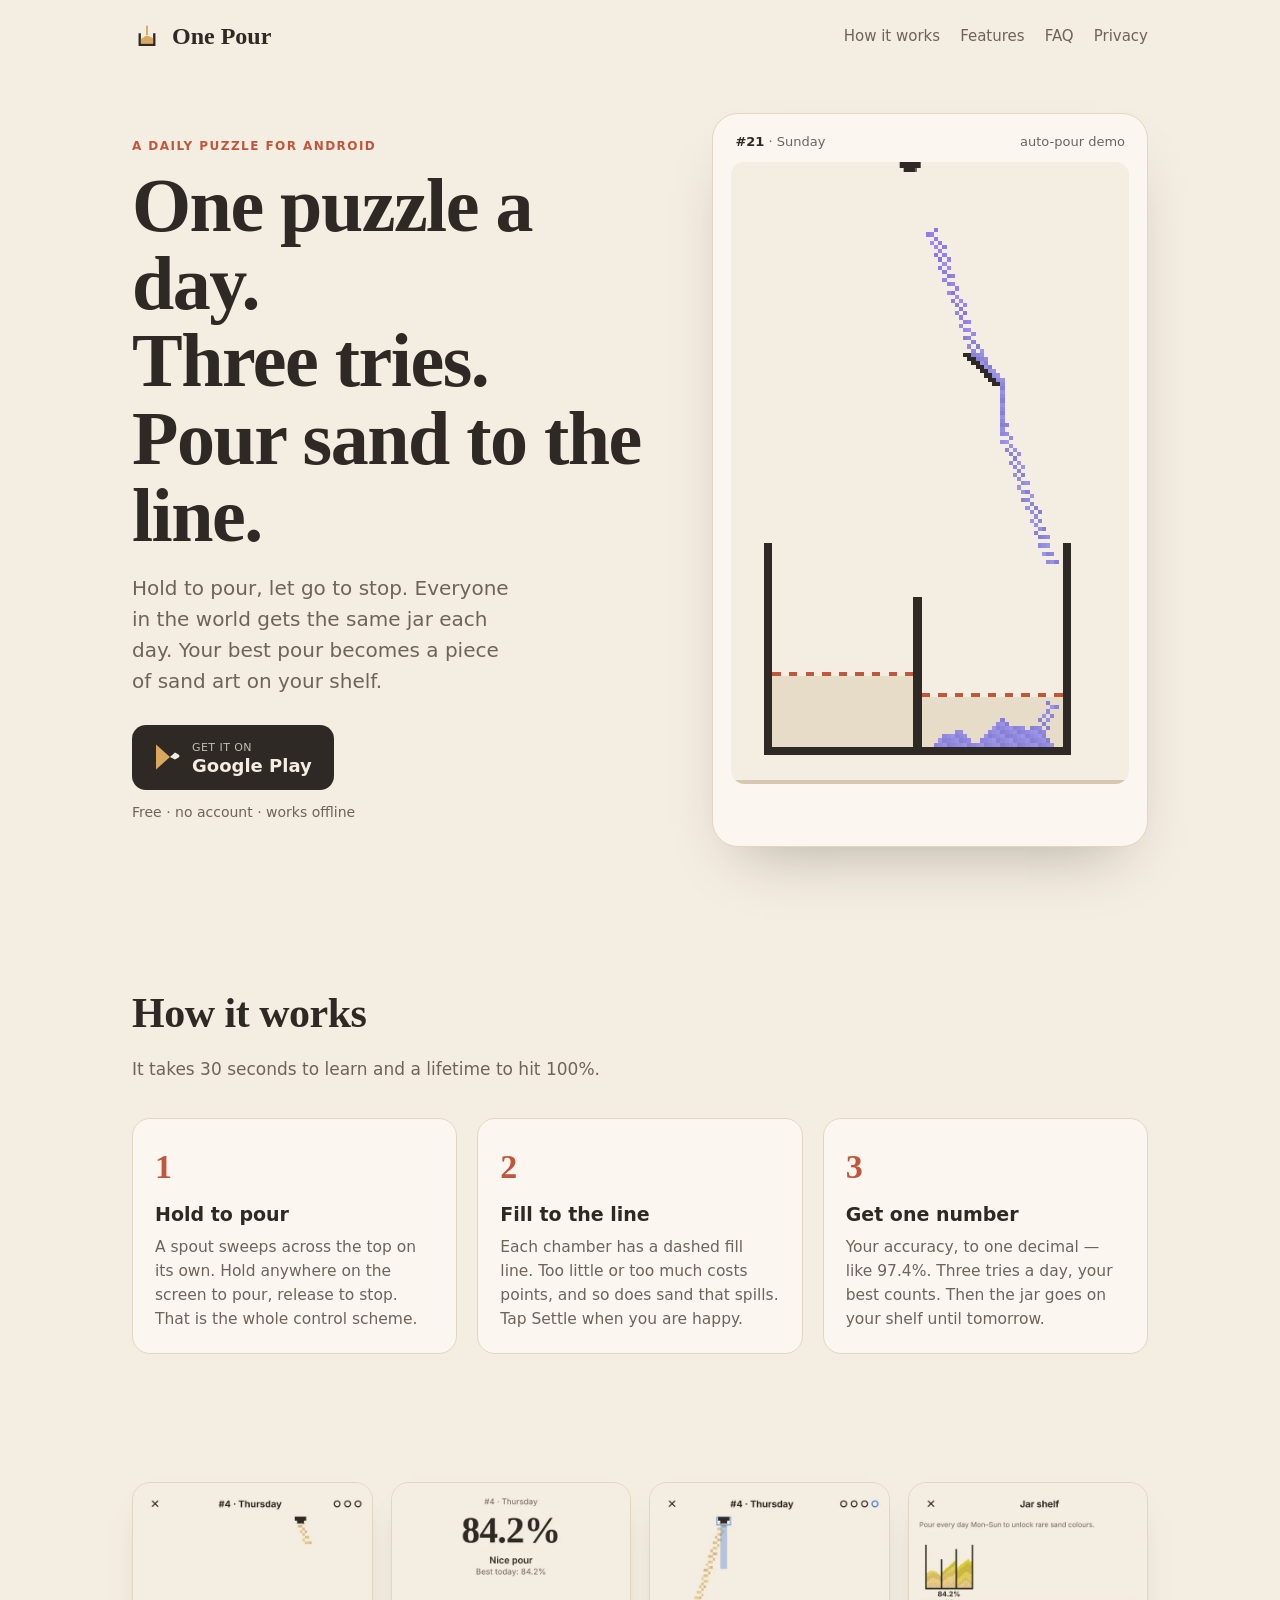
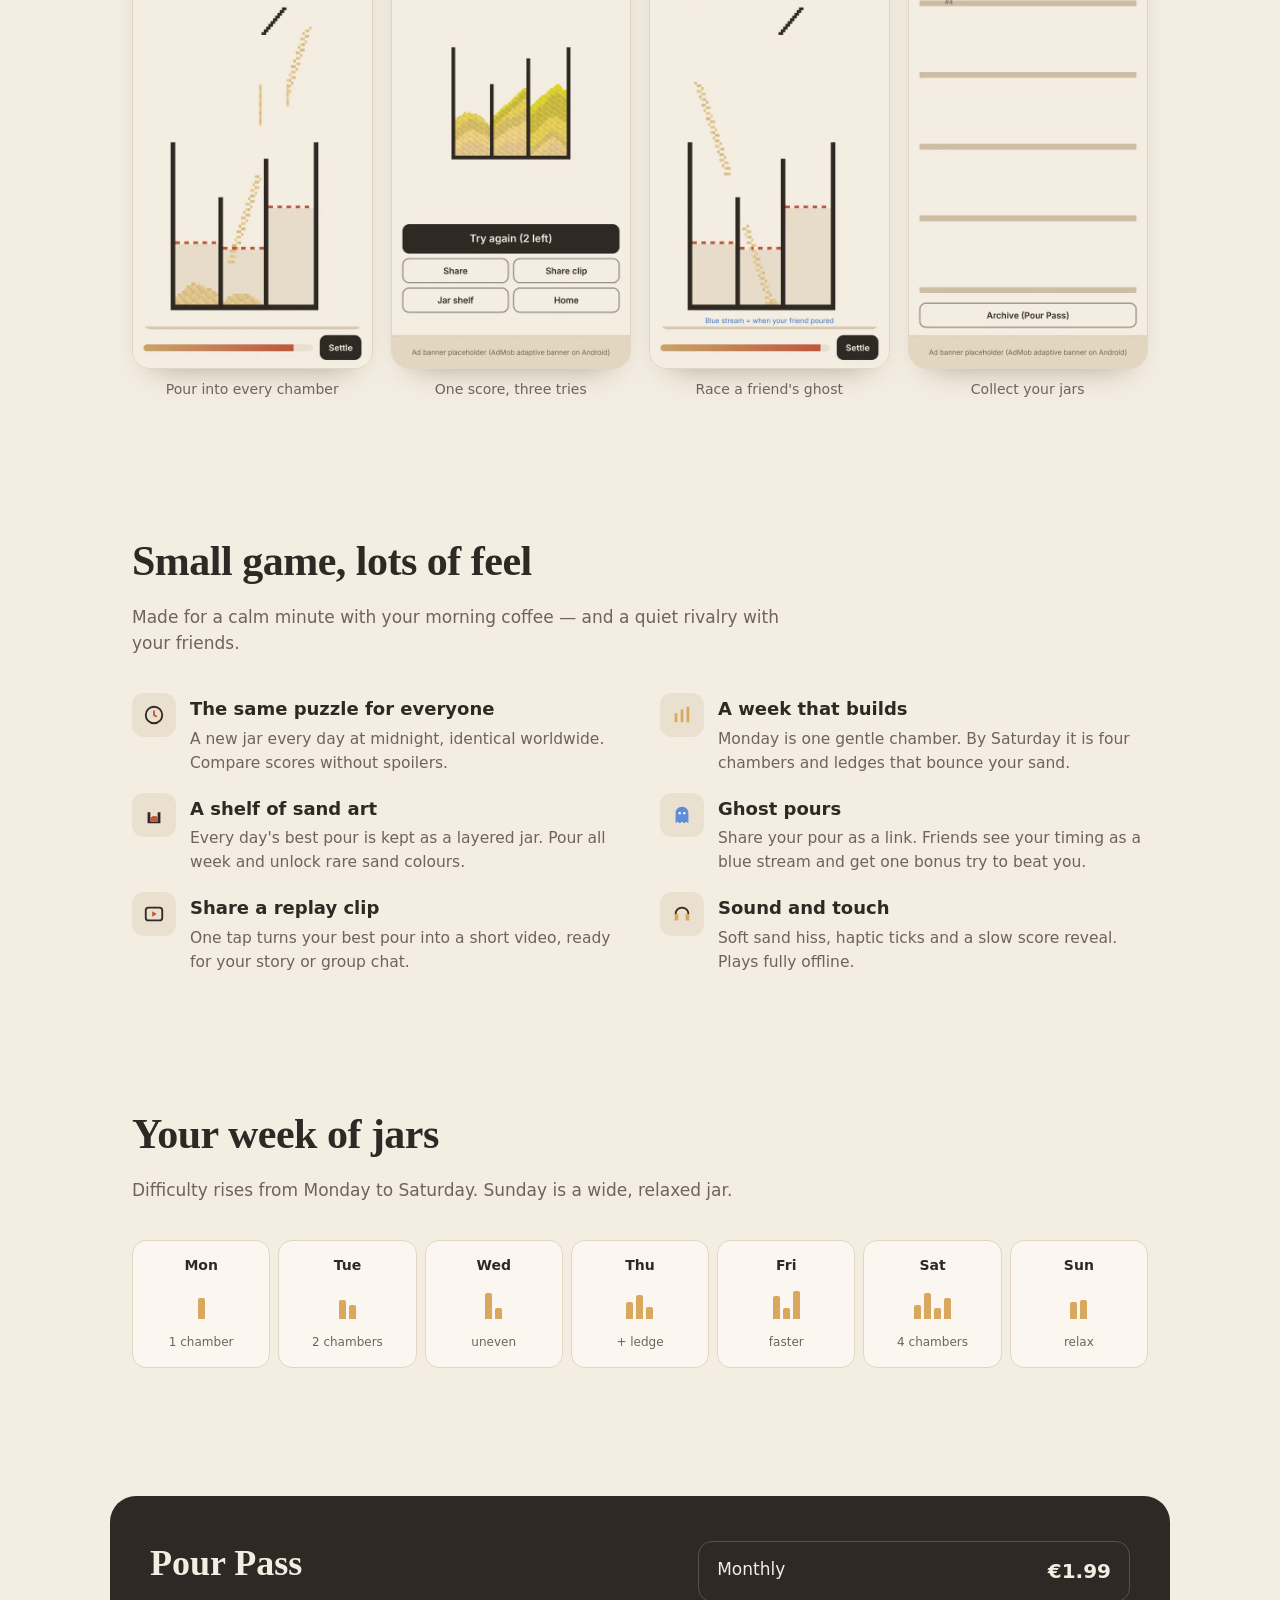
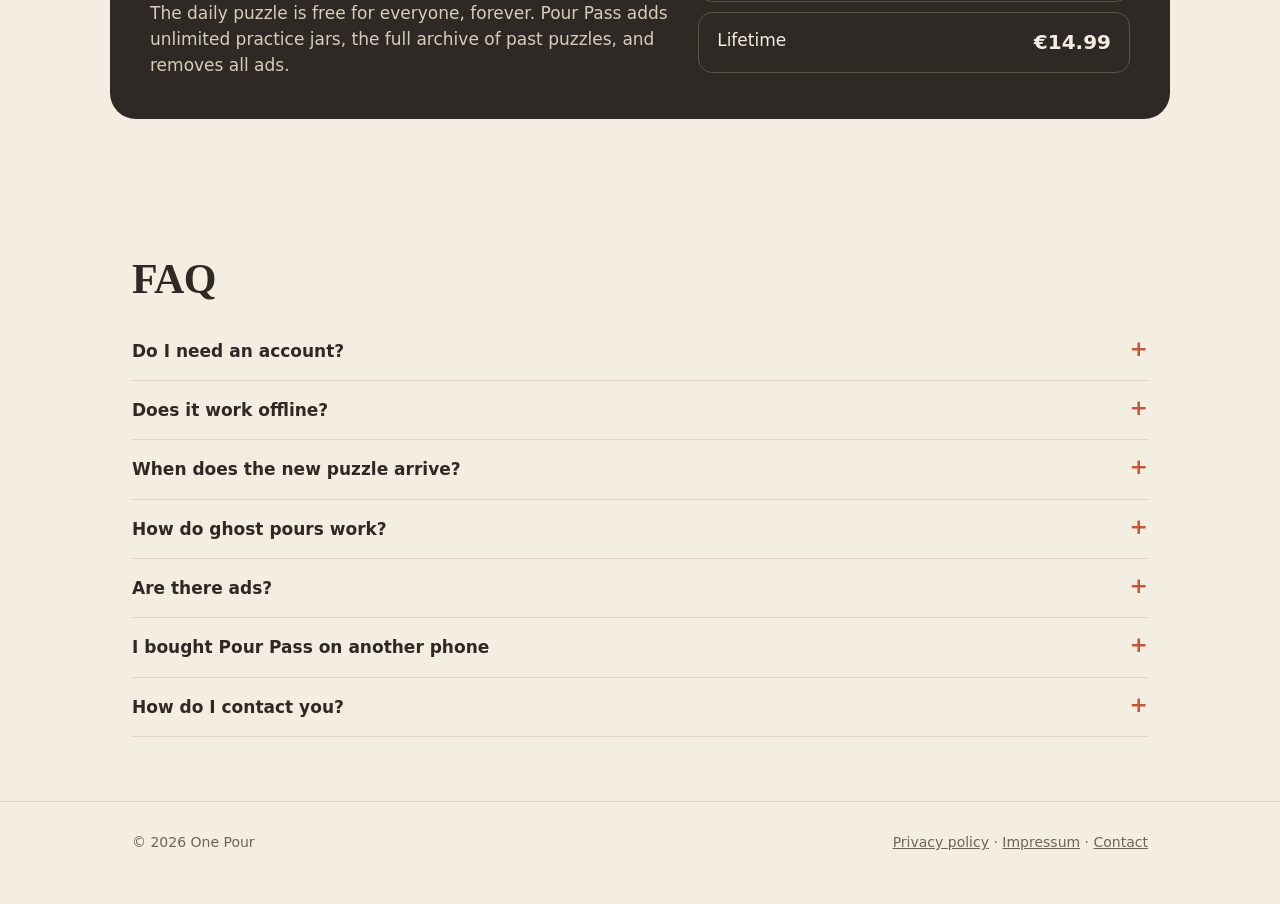
==== index.html @ f9b7df1f "Add files via upload" ====
<!DOCTYPE html>
<html lang="en">
<head>
<meta charset="utf-8">
<meta name="viewport" content="width=device-width, initial-scale=1">
<title>One Pour — the daily sand puzzle</title>
<meta name="description" content="One puzzle a day. Three tries. Pour sand to the line. A calm, tactile daily puzzle for Android.">
<meta property="og:title" content="One Pour — the daily sand puzzle">
<meta property="og:description" content="One puzzle a day. Three tries. Pour sand to the line.">
<meta property="og:image" content="https://onepour.app/img/shot-result.webp">
<meta property="og:type" content="website">
<meta name="theme-color" content="#F4EDE1">
<link rel="icon" href="data:image/svg+xml,%3Csvg xmlns='http://www.w3.org/2000/svg' viewBox='0 0 32 32'%3E%3Crect width='32' height='32' rx='7' fill='%23F4EDE1'/%3E%3Cpath d='M7 12h2.5v11h13V12H25v13.5H7z' fill='%232E2924'/%3E%3Cpath d='M9.5 18l5-3h3l5 2v6h-13z' fill='%23D9A75E'/%3E%3Cpath d='M15 4h2v10h-2z' fill='%23D9A75E'/%3E%3C/svg%3E">
<link rel="stylesheet" href="style.css">
</head>
<body>
<header class="wrap nav">
  <a class="brand" href="./">
    <svg width="30" height="30" viewBox="0 0 32 32" aria-hidden="true"><path d="M7 12h2.5v11h13V12H25v13.5H7z" fill="#2E2924"/><path d="M9.5 18l5-3h3l5 2v6h-13z" fill="#D9A75E"/><path d="M15 4h2v10h-2z" fill="#D9A75E"/></svg>
    One Pour
  </a>
  <nav class="nav-links">
    <a href="#how">How it works</a>
    <a href="#features">Features</a>
    <a href="#faq">FAQ</a>
    <a class="keep" href="privacy.html">Privacy</a>
  </nav>
</header>

<main>
  <div class="wrap hero">
    <div>
      <div class="eyebrow">A daily puzzle for Android</div>
      <h1>One puzzle a day.<br>Three tries.<br>Pour sand to the line.</h1>
      <p class="lead">Hold to pour, let go to stop. Everyone in the world gets the same jar each day. Your best pour becomes a piece of sand art on your shelf.</p>
      <a class="cta" id="playLink" href="https://play.google.com/store/apps/details?id=com.seus.onepour">
        <svg width="26" height="28" viewBox="0 0 26 28" aria-hidden="true"><path d="M2 1.5l14 12.5L2 26.5z" fill="#D9A75E"/><path d="M16 14l5-4.5 3.5 2c1.3.8 1.3 2.2 0 3l-3.5 2z" fill="#F4EDE1"/></svg>
        <span><small>Get it on</small><b>Google Play</b></span>
      </a>
      <div class="cta-note">Free · no account · works offline</div>
    </div>
    <div class="demo-card" aria-label="Live demo of a pour">
      <div class="demo-top"><span><b id="demoNum">Today's jar</b> · <span id="demoDay"></span></span><span>auto-pour demo</span></div>
      <canvas id="demo" width="384" height="600"></canvas>
      <div class="demo-score" id="demoScore"></div>
    </div>
  </div>

  <section id="how">
    <div class="wrap">
      <h2 class="section-title">How it works</h2>
      <p class="section-lead">It takes 30 seconds to learn and a lifetime to hit 100%.</p>
      <div class="steps">
        <div class="step"><h3>Hold to pour</h3><p>A spout sweeps across the top on its own. Hold anywhere on the screen to pour, release to stop. That is the whole control scheme.</p></div>
        <div class="step"><h3>Fill to the line</h3><p>Each chamber has a dashed fill line. Too little or too much costs points, and so does sand that spills. Tap Settle when you are happy.</p></div>
        <div class="step"><h3>Get one number</h3><p>Your accuracy, to one decimal — like 97.4%. Three tries a day, your best counts. Then the jar goes on your shelf until tomorrow.</p></div>
      </div>
    </div>
  </section>

  <section>
    <div class="wrap">
      <div class="shots">
        <figure><img src="img/shot-pour.webp" alt="Pouring sand into a three-chamber jar" loading="lazy"><figcaption>Pour into every chamber</figcaption></figure>
        <figure><img src="img/shot-result.webp" alt="Result screen with a score" loading="lazy"><figcaption>One score, three tries</figcaption></figure>
        <figure><img src="img/shot-ghost.webp" alt="Ghost pour showing a friend's timing in blue" loading="lazy"><figcaption>Race a friend's ghost</figcaption></figure>
        <figure><img src="img/shot-shelf.webp" alt="Shelf of collected sand jars" loading="lazy"><figcaption>Collect your jars</figcaption></figure>
      </div>
    </div>
  </section>

  <section id="features">
    <div class="wrap">
      <h2 class="section-title">Small game, lots of feel</h2>
      <p class="section-lead">Made for a calm minute with your morning coffee — and a quiet rivalry with your friends.</p>
      <div class="features">
        <div class="feature"><div class="ico"><svg width="22" height="22" viewBox="0 0 24 24"><circle cx="12" cy="12" r="9" fill="none" stroke="#2E2924" stroke-width="2"/><path d="M12 7v5l3 2" stroke="#C0563B" stroke-width="2" fill="none"/></svg></div><div><h3>The same puzzle for everyone</h3><p>A new jar every day at midnight, identical worldwide. Compare scores without spoilers.</p></div></div>
        <div class="feature"><div class="ico"><svg width="22" height="22" viewBox="0 0 24 24"><path d="M4 20V10h3v10zM10.5 20V6h3v14zM17 20V3h3v17z" fill="#D9A75E"/></svg></div><div><h3>A week that builds</h3><p>Monday is one gentle chamber. By Saturday it is four chambers and ledges that bounce your sand.</p></div></div>
        <div class="feature"><div class="ico"><svg width="22" height="22" viewBox="0 0 24 24"><path d="M5 9h3v10h8V9h3v12H5z" fill="#2E2924"/><path d="M8 15l3-2h2l3 1v5H8z" fill="#C0563B"/></svg></div><div><h3>A shelf of sand art</h3><p>Every day's best pour is kept as a layered jar. Pour all week and unlock rare sand colours.</p></div></div>
        <div class="feature"><div class="ico"><svg width="22" height="22" viewBox="0 0 24 24"><path d="M12 3c4 0 7 3 7 7v11l-2.3-1.6L14.4 21 12 19.4 9.6 21l-2.3-1.6L5 21V10c0-4 3-7 7-7z" fill="#3C78D8" opacity=".8"/><circle cx="9.5" cy="10" r="1.3" fill="#fff"/><circle cx="14.5" cy="10" r="1.3" fill="#fff"/></svg></div><div><h3>Ghost pours</h3><p>Share your pour as a link. Friends see your timing as a blue stream and get one bonus try to beat you.</p></div></div>
        <div class="feature"><div class="ico"><svg width="22" height="22" viewBox="0 0 24 24"><rect x="3" y="5" width="18" height="14" rx="3" fill="none" stroke="#2E2924" stroke-width="2"/><path d="M10 9l5 3-5 3z" fill="#C0563B"/></svg></div><div><h3>Share a replay clip</h3><p>One tap turns your best pour into a short video, ready for your story or group chat.</p></div></div>
        <div class="feature"><div class="ico"><svg width="22" height="22" viewBox="0 0 24 24"><path d="M5 12a7 7 0 0114 0" fill="none" stroke="#2E2924" stroke-width="2"/><path d="M4 12h4v7H4zM16 12h4v7h-4z" fill="#D9A75E"/></svg></div><div><h3>Sound and touch</h3><p>Soft sand hiss, haptic ticks and a slow score reveal. Plays fully offline.</p></div></div>
      </div>
    </div>
  </section>

  <section>
    <div class="wrap">
      <h2 class="section-title">Your week of jars</h2>
      <p class="section-lead">Difficulty rises from Monday to Saturday. Sunday is a wide, relaxed jar.</p>
      <div class="week">
        <div class="day"><b>Mon</b><div class="bars"><i style="height:60%"></i></div><span>1 chamber</span></div>
        <div class="day"><b>Tue</b><div class="bars"><i style="height:55%"></i><i style="height:40%"></i></div><span>2 chambers</span></div>
        <div class="day"><b>Wed</b><div class="bars"><i style="height:75%"></i><i style="height:30%"></i></div><span>uneven</span></div>
        <div class="day"><b>Thu</b><div class="bars"><i style="height:50%"></i><i style="height:70%"></i><i style="height:35%"></i></div><span>+ ledge</span></div>
        <div class="day"><b>Fri</b><div class="bars"><i style="height:65%"></i><i style="height:30%"></i><i style="height:80%"></i></div><span>faster</span></div>
        <div class="day"><b>Sat</b><div class="bars"><i style="height:40%"></i><i style="height:75%"></i><i style="height:30%"></i><i style="height:60%"></i></div><span>4 chambers</span></div>
        <div class="day"><b>Sun</b><div class="bars"><i style="height:50%"></i><i style="height:55%"></i></div><span>relax</span></div>
      </div>
    </div>
  </section>

  <section>
    <div class="wrap pass">
      <div>
        <h2>Pour Pass</h2>
        <p>The daily puzzle is free for everyone, forever. Pour Pass adds unlimited practice jars, the full archive of past puzzles, and removes all ads.</p>
      </div>
      <div class="prices">
        <div class="price"><span>Monthly</span><b>€1.99</b></div>
        <div class="price"><span>Lifetime</span><b>€14.99</b></div>
      </div>
    </div>
  </section>

  <section id="faq">
    <div class="wrap faq">
      <h2 class="section-title">FAQ</h2>
      <details><summary>Do I need an account?</summary><p>No. There is no sign-up and no login. Your scores, streak and jars are stored on your phone.</p></details>
      <details><summary>Does it work offline?</summary><p>Yes. Puzzles are generated on your device from the date, so you can pour on a plane. Ads and purchases need a connection.</p></details>
      <details><summary>When does the new puzzle arrive?</summary><p>At midnight in your local time zone. Everyone gets the same puzzle for the same date.</p></details>
      <details><summary>How do ghost pours work?</summary><p>After a pour, tap Share. Your friend opens the link, sees your score, and gets one bonus try with your pour timing shown as a blue stream.</p></details>
      <details><summary>Are there ads?</summary><p>There are no ads while you pour. A small banner appears on menu screens, and an occasional full-screen ad may show between results. Pour Pass removes all ads.</p></details>
      <details><summary>I bought Pour Pass on another phone</summary><p>Install One Pour with the same Google account and open the app. Your purchase is restored automatically by Google Play.</p></details>
      <details><summary>How do I contact you?</summary><p>Email <a href="mailto:support@onepour.app">support@onepour.app</a>. We read everything.</p></details>
    </div>
  </section>
</main>

<footer>
  <div class="wrap">
    <span>© 2026 One Pour</span>
    <span><a href="privacy.html">Privacy policy</a> · <a href="impressum.html">Impressum</a> · <a href="mailto:support@onepour.app">Contact</a></span>
  </div>
</footer>

<script src="core.js"></script>
<script>
// Live hero demo: today's real puzzle, poured by the built-in reference bot, replayed on loop.
(function () {
  const C = window.OnePourCore, W = C.W, H = C.H;
  const cv = document.getElementById('demo'), ctx = cv.getContext('2d');
  const off = document.createElement('canvas'); off.width = W; off.height = H;
  const octx = off.getContext('2d');
  const reduce = window.matchMedia && matchMedia('(prefers-reduced-motion: reduce)').matches;
  const key = C.dateKey(new Date());
  const valid = C.puzzleNumber(key) >= 1;
  const level = C.generateLevel(valid ? key : '2026-11-19');
  document.getElementById('demoNum').textContent = valid ? '#' + level.number : 'Sample jar';
  document.getElementById('demoDay').textContent = level.dayName;
  const bot = C.botPlay(level);

  function draw(sim) {
    const img = octx.createImageData(W, H), d = img.data, g = sim.g, t = level.target;
    for (let i = 0; i < W * H; i++) {
      const c = g[i]; let r = 244, gg = 237, b = 225;
      if (c === 1) { if (i >= (H - 1) * W) { r = 214; gg = 200; b = 176; } else { r = 46; gg = 41; b = 36; } }
      else if (c >= 2) { const p = level.palette[c - 2], n = ((Math.imul(i, 2654435761) >>> 28) & 7) - 3; r = p[0] + n * 3; gg = p[1] + n * 3; b = p[2] + n * 3; }
      else if (t[i]) { r = 231; gg = 220; b = 200; }
      const o = i * 4; d[o] = r; d[o + 1] = gg; d[o + 2] = b; d[o + 3] = 255;
    }
    level.chambers.forEach((ch) => { const y = ch.fillTop - 1; for (let x = ch.a; x <= ch.b; x++) { const i = y * W + x; if (g[i] === 0 && (x - ch.a) % 4 < 2) { const o = i * 4; d[o] = 192; d[o + 1] = 86; d[o + 2] = 59; } } });
    octx.putImageData(img, 0, 0);
    ctx.imageSmoothingEnabled = false;
    ctx.drawImage(off, 0, 0, W, H, 0, 0, cv.width, cv.height);
    if (sim.finishStep < 0) {
      const sc = cv.width / W, sx = C.spoutXAt(level, sim.step + 1);
      ctx.fillStyle = '#2E2924'; ctx.fillRect((sx - 2) * sc, 0, 5 * sc, 1.5 * sc); ctx.fillRect((sx - 1) * sc, 1.5 * sc, 3 * sc, sc);
    }
  }

  const scoreEl = document.getElementById('demoScore');
  if (reduce) { const s = C.replay(level, bot.rec); draw(s); scoreEl.textContent = bot.score.toFixed(1) + '%'; return; }
  let sim, k, pause;
  function reset() { sim = new C.Sim(level); k = 0; pause = 0; scoreEl.textContent = ''; }
  reset();
  function frame() {
    if (sim.settled) {
      if (pause === 0) scoreEl.textContent = bot.score.toFixed(1) + '%';
      if (++pause > 150) reset();
    } else {
      for (let i = 0; i < 2 && !sim.settled; i++) {
        const ev = bot.rec.events;
        while (k < ev.length && ev[k] === sim.step) { sim.setHold(!sim.holding); k++; }
        if (sim.step === bot.rec.finishStep) sim.finish();
        sim.tick();
      }
    }
    draw(sim);
    requestAnimationFrame(frame);
  }
  requestAnimationFrame(frame);
})();
</script>
</body>
</html>
---- style.css ----
:root {
  --paper: #F4EDE1; --paper-2: #EAE0CF; --card: #FBF7F0; --line: #E2D6C2;
  --ink: #2E2924; --ink-2: #6E645A; --accent: #C0563B; --sand: #D9A75E;
  --serif: Georgia, "Times New Roman", serif;
  --sans: system-ui, -apple-system, "Segoe UI", Roboto, sans-serif;
}
* { box-sizing: border-box; }
html { scroll-behavior: smooth; }
body { margin: 0; background: var(--paper); color: var(--ink); font-family: var(--sans); line-height: 1.55; font-size: 17px; }
a { color: var(--accent); }
img { max-width: 100%; display: block; }
.wrap { max-width: 1060px; margin: 0 auto; padding: 0 22px; }

/* nav */
.nav { display: flex; align-items: center; justify-content: space-between; padding-top: 18px; padding-bottom: 18px; }
.brand { font-family: var(--serif); font-weight: 700; font-size: 24px; color: var(--ink); text-decoration: none; display: flex; align-items: center; gap: 10px; }
.nav-links { display: flex; gap: 20px; font-size: 15px; }
.nav-links a { color: var(--ink-2); text-decoration: none; }
.nav-links a:hover { color: var(--ink); }

/* hero */
.hero { display: grid; grid-template-columns: 1.1fr 0.9fr; gap: 48px; align-items: center; padding-top: 40px; padding-bottom: 70px; }
.eyebrow { text-transform: uppercase; letter-spacing: 0.12em; font-size: 12px; font-weight: 700; color: var(--accent); }
h1 { font-family: var(--serif); font-size: clamp(44px, 7vw, 76px); line-height: 1.02; letter-spacing: -1.5px; margin: 12px 0 18px; }
.lead { font-size: 20px; color: var(--ink-2); max-width: 30ch; margin: 0 0 28px; }
.cta { display: inline-flex; align-items: center; gap: 12px; background: var(--ink); color: var(--paper); text-decoration: none;
  padding: 14px 22px; border-radius: 14px; font-weight: 600; }
.cta small { display: block; font-size: 11px; font-weight: 500; opacity: 0.75; letter-spacing: 0.04em; text-transform: uppercase; }
.cta b { display: block; font-size: 18px; line-height: 1.1; }
.cta svg { flex: none; }
.cta:hover { background: #000; }
.cta-note { font-size: 14px; color: var(--ink-2); margin-top: 12px; }

.demo-card { background: var(--card); border: 1px solid var(--line); border-radius: 26px; padding: 18px; box-shadow: 0 30px 60px -30px rgba(46,41,36,0.35); }
.demo-top { display: flex; justify-content: space-between; font-size: 13px; color: var(--ink-2); padding: 0 4px 10px; }
.demo-top b { color: var(--ink); }
#demo { width: 100%; aspect-ratio: 96 / 150; image-rendering: pixelated; border-radius: 14px; background: var(--paper); display: block; }
.demo-score { text-align: center; font-family: var(--serif); font-size: 30px; font-weight: 700; min-height: 44px; padding-top: 8px; font-variant-numeric: tabular-nums; }

/* sections */
section { padding: 64px 0; }
.section-title { font-family: var(--serif); font-size: clamp(30px, 4vw, 42px); letter-spacing: -0.5px; margin: 0 0 10px; }
.section-lead { color: var(--ink-2); max-width: 60ch; margin: 0 0 36px; }
.steps { display: grid; grid-template-columns: repeat(3, 1fr); gap: 20px; counter-reset: s; }
.step { background: var(--card); border: 1px solid var(--line); border-radius: 18px; padding: 22px; }
.step::before { counter-increment: s; content: counter(s); font-family: var(--serif); font-size: 34px; font-weight: 700; color: var(--accent); }
.step h3 { margin: 6px 0 6px; font-size: 19px; }
.step p { margin: 0; color: var(--ink-2); font-size: 15.5px; }

.shots { display: grid; grid-template-columns: repeat(4, 1fr); gap: 18px; }
.shots figure { margin: 0; }
.shots img { border-radius: 18px; border: 1px solid var(--line); box-shadow: 0 16px 30px -22px rgba(46,41,36,0.5); }
.shots figcaption { font-size: 14px; color: var(--ink-2); margin-top: 10px; text-align: center; }

.features { display: grid; grid-template-columns: repeat(2, 1fr); gap: 18px 40px; }
.feature { display: grid; grid-template-columns: 44px 1fr; gap: 14px; align-items: start; }
.feature .ico { width: 44px; height: 44px; border-radius: 12px; background: var(--paper-2); display: grid; place-items: center; }
.feature h3 { margin: 2px 0 4px; font-size: 18px; }
.feature p { margin: 0; color: var(--ink-2); font-size: 15.5px; }

.week { display: grid; grid-template-columns: repeat(7, 1fr); gap: 8px; }
.day { background: var(--card); border: 1px solid var(--line); border-radius: 14px; padding: 14px 8px; text-align: center; }
.day b { display: block; font-size: 14px; }
.day span { font-size: 12px; color: var(--ink-2); }
.bars { display: flex; gap: 3px; justify-content: center; height: 34px; align-items: flex-end; margin: 8px 0; }
.bars i { width: 7px; background: var(--sand); border-radius: 2px 2px 0 0; }

.pass { background: var(--ink); color: var(--paper); border-radius: 26px; padding: 40px; display: grid; grid-template-columns: 1.2fr 1fr; gap: 30px; align-items: center; }
.pass h2 { font-family: var(--serif); font-size: 36px; margin: 0 0 8px; }
.pass p { color: #D8CDBD; margin: 0; }
.prices { display: grid; gap: 10px; }
.price { border: 1px solid #5A5148; border-radius: 14px; padding: 14px 18px; display: flex; justify-content: space-between; }
.price b { font-size: 20px; }

.faq details { border-bottom: 1px solid var(--line); padding: 16px 0; }
.faq summary { font-weight: 600; cursor: pointer; list-style: none; display: flex; justify-content: space-between; }
.faq summary::after { content: "+"; color: var(--accent); font-size: 22px; line-height: 1; }
.faq details[open] summary::after { content: "–"; }
.faq p { color: var(--ink-2); margin: 10px 0 0; }

footer { border-top: 1px solid var(--line); padding: 30px 0 50px; font-size: 14px; color: var(--ink-2); }
footer .wrap { display: flex; justify-content: space-between; gap: 20px; flex-wrap: wrap; }
footer a { color: var(--ink-2); }

/* legal pages */
.legal { max-width: 760px; padding-top: 20px; padding-bottom: 60px; }
.legal h1 { font-size: 46px; }
.legal h2 { font-family: var(--serif); font-size: 24px; margin: 34px 0 8px; }
.legal p, .legal li { color: #463F38; }
.legal table { width: 100%; border-collapse: collapse; font-size: 15px; margin: 10px 0; }
.legal th, .legal td { text-align: left; border-bottom: 1px solid var(--line); padding: 10px 8px; vertical-align: top; }
.legal th { background: var(--paper-2); }
.updated { color: var(--ink-2); font-size: 14px; }

/* ghost page */
.ghost { max-width: 520px; margin: 40px auto; text-align: center; padding: 0 20px; }
.ghost .card { background: var(--card); border: 1px solid var(--line); border-radius: 22px; padding: 28px; }
.ghost h1 { font-size: 40px; }
.ghost .score { font-family: var(--serif); font-size: 64px; font-weight: 700; margin: 6px 0; }
.ghost .btns { display: grid; gap: 10px; margin-top: 18px; }
.btn2 { display: block; border: 1.5px solid var(--ink); border-radius: 12px; padding: 12px; text-decoration: none; color: var(--ink); font-weight: 600; background: transparent; font: inherit; cursor: pointer; }
.btn2.primary { background: var(--ink); color: var(--paper); }
code.codebox { display: block; word-break: break-all; background: #fff; border: 1px solid var(--line); border-radius: 10px; padding: 10px; font-size: 12px; text-align: left; margin-top: 8px; }

@media (max-width: 860px) {
  .hero { grid-template-columns: 1fr; padding-top: 10px; gap: 32px; }
  .demo-card { max-width: 380px; margin: 0 auto; }
  .steps, .features, .pass { grid-template-columns: 1fr; }
  .shots { grid-template-columns: repeat(2, 1fr); }
  .week { grid-template-columns: repeat(4, 1fr); }
  .nav-links a:not(.keep) { display: none; }
}
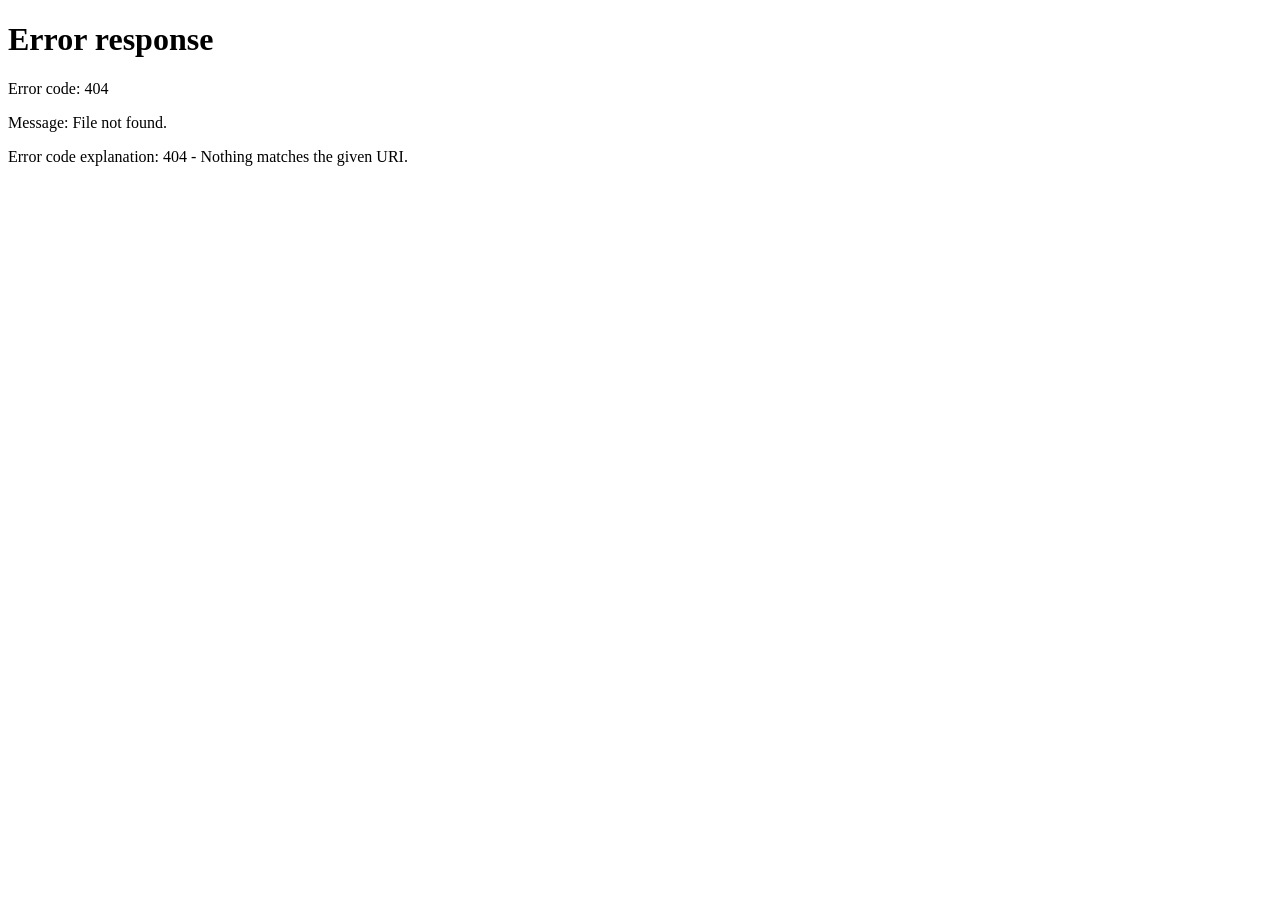
==== commit de8936ab: "Add files via upload" ====
--- a/index.html
+++ b/index.html
@@ -1,196 +1 @@
-<!DOCTYPE html>
-<html lang="en">
-<head>
-<meta charset="utf-8">
-<meta name="viewport" content="width=device-width, initial-scale=1">
-<title>One Pour — the daily sand puzzle</title>
-<meta name="description" content="One puzzle a day. Three tries. Pour sand to the line. A calm, tactile daily puzzle for Android.">
-<meta property="og:title" content="One Pour — the daily sand puzzle">
-<meta property="og:description" content="One puzzle a day. Three tries. Pour sand to the line.">
-<meta property="og:image" content="https://onepour.app/img/shot-result.webp">
-<meta property="og:type" content="website">
-<meta name="theme-color" content="#F4EDE1">
-<link rel="icon" href="data:image/svg+xml,%3Csvg xmlns='http://www.w3.org/2000/svg' viewBox='0 0 32 32'%3E%3Crect width='32' height='32' rx='7' fill='%23F4EDE1'/%3E%3Cpath d='M7 12h2.5v11h13V12H25v13.5H7z' fill='%232E2924'/%3E%3Cpath d='M9.5 18l5-3h3l5 2v6h-13z' fill='%23D9A75E'/%3E%3Cpath d='M15 4h2v10h-2z' fill='%23D9A75E'/%3E%3C/svg%3E">
-<link rel="stylesheet" href="style.css">
-</head>
-<body>
-<header class="wrap nav">
-  <a class="brand" href="./">
-    <svg width="30" height="30" viewBox="0 0 32 32" aria-hidden="true"><path d="M7 12h2.5v11h13V12H25v13.5H7z" fill="#2E2924"/><path d="M9.5 18l5-3h3l5 2v6h-13z" fill="#D9A75E"/><path d="M15 4h2v10h-2z" fill="#D9A75E"/></svg>
-    One Pour
-  </a>
-  <nav class="nav-links">
-    <a href="#how">How it works</a>
-    <a href="#features">Features</a>
-    <a href="#faq">FAQ</a>
-    <a class="keep" href="privacy.html">Privacy</a>
-  </nav>
-</header>
-
-<main>
-  <div class="wrap hero">
-    <div>
-      <div class="eyebrow">A daily puzzle for Android</div>
-      <h1>One puzzle a day.<br>Three tries.<br>Pour sand to the line.</h1>
-      <p class="lead">Hold to pour, let go to stop. Everyone in the world gets the same jar each day. Your best pour becomes a piece of sand art on your shelf.</p>
-      <a class="cta" id="playLink" href="https://play.google.com/store/apps/details?id=com.seus.onepour">
-        <svg width="26" height="28" viewBox="0 0 26 28" aria-hidden="true"><path d="M2 1.5l14 12.5L2 26.5z" fill="#D9A75E"/><path d="M16 14l5-4.5 3.5 2c1.3.8 1.3 2.2 0 3l-3.5 2z" fill="#F4EDE1"/></svg>
-        <span><small>Get it on</small><b>Google Play</b></span>
-      </a>
-      <div class="cta-note">Free · no account · works offline</div>
-    </div>
-    <div class="demo-card" aria-label="Live demo of a pour">
-      <div class="demo-top"><span><b id="demoNum">Today's jar</b> · <span id="demoDay"></span></span><span>auto-pour demo</span></div>
-      <canvas id="demo" width="384" height="600"></canvas>
-      <div class="demo-score" id="demoScore"></div>
-    </div>
-  </div>
-
-  <section id="how">
-    <div class="wrap">
-      <h2 class="section-title">How it works</h2>
-      <p class="section-lead">It takes 30 seconds to learn and a lifetime to hit 100%.</p>
-      <div class="steps">
-        <div class="step"><h3>Hold to pour</h3><p>A spout sweeps across the top on its own. Hold anywhere on the screen to pour, release to stop. That is the whole control scheme.</p></div>
-        <div class="step"><h3>Fill to the line</h3><p>Each chamber has a dashed fill line. Too little or too much costs points, and so does sand that spills. Tap Settle when you are happy.</p></div>
-        <div class="step"><h3>Get one number</h3><p>Your accuracy, to one decimal — like 97.4%. Three tries a day, your best counts. Then the jar goes on your shelf until tomorrow.</p></div>
-      </div>
-    </div>
-  </section>
-
-  <section>
-    <div class="wrap">
-      <div class="shots">
-        <figure><img src="img/shot-pour.webp" alt="Pouring sand into a three-chamber jar" loading="lazy"><figcaption>Pour into every chamber</figcaption></figure>
-        <figure><img src="img/shot-result.webp" alt="Result screen with a score" loading="lazy"><figcaption>One score, three tries</figcaption></figure>
-        <figure><img src="img/shot-ghost.webp" alt="Ghost pour showing a friend's timing in blue" loading="lazy"><figcaption>Race a friend's ghost</figcaption></figure>
-        <figure><img src="img/shot-shelf.webp" alt="Shelf of collected sand jars" loading="lazy"><figcaption>Collect your jars</figcaption></figure>
-      </div>
-    </div>
-  </section>
-
-  <section id="features">
-    <div class="wrap">
-      <h2 class="section-title">Small game, lots of feel</h2>
-      <p class="section-lead">Made for a calm minute with your morning coffee — and a quiet rivalry with your friends.</p>
-      <div class="features">
-        <div class="feature"><div class="ico"><svg width="22" height="22" viewBox="0 0 24 24"><circle cx="12" cy="12" r="9" fill="none" stroke="#2E2924" stroke-width="2"/><path d="M12 7v5l3 2" stroke="#C0563B" stroke-width="2" fill="none"/></svg></div><div><h3>The same puzzle for everyone</h3><p>A new jar every day at midnight, identical worldwide. Compare scores without spoilers.</p></div></div>
-        <div class="feature"><div class="ico"><svg width="22" height="22" viewBox="0 0 24 24"><path d="M4 20V10h3v10zM10.5 20V6h3v14zM17 20V3h3v17z" fill="#D9A75E"/></svg></div><div><h3>A week that builds</h3><p>Monday is one gentle chamber. By Saturday it is four chambers and ledges that bounce your sand.</p></div></div>
-        <div class="feature"><div class="ico"><svg width="22" height="22" viewBox="0 0 24 24"><path d="M5 9h3v10h8V9h3v12H5z" fill="#2E2924"/><path d="M8 15l3-2h2l3 1v5H8z" fill="#C0563B"/></svg></div><div><h3>A shelf of sand art</h3><p>Every day's best pour is kept as a layered jar. Pour all week and unlock rare sand colours.</p></div></div>
-        <div class="feature"><div class="ico"><svg width="22" height="22" viewBox="0 0 24 24"><path d="M12 3c4 0 7 3 7 7v11l-2.3-1.6L14.4 21 12 19.4 9.6 21l-2.3-1.6L5 21V10c0-4 3-7 7-7z" fill="#3C78D8" opacity=".8"/><circle cx="9.5" cy="10" r="1.3" fill="#fff"/><circle cx="14.5" cy="10" r="1.3" fill="#fff"/></svg></div><div><h3>Ghost pours</h3><p>Share your pour as a link. Friends see your timing as a blue stream and get one bonus try to beat you.</p></div></div>
-        <div class="feature"><div class="ico"><svg width="22" height="22" viewBox="0 0 24 24"><rect x="3" y="5" width="18" height="14" rx="3" fill="none" stroke="#2E2924" stroke-width="2"/><path d="M10 9l5 3-5 3z" fill="#C0563B"/></svg></div><div><h3>Share a replay clip</h3><p>One tap turns your best pour into a short video, ready for your story or group chat.</p></div></div>
-        <div class="feature"><div class="ico"><svg width="22" height="22" viewBox="0 0 24 24"><path d="M5 12a7 7 0 0114 0" fill="none" stroke="#2E2924" stroke-width="2"/><path d="M4 12h4v7H4zM16 12h4v7h-4z" fill="#D9A75E"/></svg></div><div><h3>Sound and touch</h3><p>Soft sand hiss, haptic ticks and a slow score reveal. Plays fully offline.</p></div></div>
-      </div>
-    </div>
-  </section>
-
-  <section>
-    <div class="wrap">
-      <h2 class="section-title">Your week of jars</h2>
-      <p class="section-lead">Difficulty rises from Monday to Saturday. Sunday is a wide, relaxed jar.</p>
-      <div class="week">
-        <div class="day"><b>Mon</b><div class="bars"><i style="height:60%"></i></div><span>1 chamber</span></div>
-        <div class="day"><b>Tue</b><div class="bars"><i style="height:55%"></i><i style="height:40%"></i></div><span>2 chambers</span></div>
-        <div class="day"><b>Wed</b><div class="bars"><i style="height:75%"></i><i style="height:30%"></i></div><span>uneven</span></div>
-        <div class="day"><b>Thu</b><div class="bars"><i style="height:50%"></i><i style="height:70%"></i><i style="height:35%"></i></div><span>+ ledge</span></div>
-        <div class="day"><b>Fri</b><div class="bars"><i style="height:65%"></i><i style="height:30%"></i><i style="height:80%"></i></div><span>faster</span></div>
-        <div class="day"><b>Sat</b><div class="bars"><i style="height:40%"></i><i style="height:75%"></i><i style="height:30%"></i><i style="height:60%"></i></div><span>4 chambers</span></div>
-        <div class="day"><b>Sun</b><div class="bars"><i style="height:50%"></i><i style="height:55%"></i></div><span>relax</span></div>
-      </div>
-    </div>
-  </section>
-
-  <section>
-    <div class="wrap pass">
-      <div>
-        <h2>Pour Pass</h2>
-        <p>The daily puzzle is free for everyone, forever. Pour Pass adds unlimited practice jars, the full archive of past puzzles, and removes all ads.</p>
-      </div>
-      <div class="prices">
-        <div class="price"><span>Monthly</span><b>€1.99</b></div>
-        <div class="price"><span>Lifetime</span><b>€14.99</b></div>
-      </div>
-    </div>
-  </section>
-
-  <section id="faq">
-    <div class="wrap faq">
-      <h2 class="section-title">FAQ</h2>
-      <details><summary>Do I need an account?</summary><p>No. There is no sign-up and no login. Your scores, streak and jars are stored on your phone.</p></details>
-      <details><summary>Does it work offline?</summary><p>Yes. Puzzles are generated on your device from the date, so you can pour on a plane. Ads and purchases need a connection.</p></details>
-      <details><summary>When does the new puzzle arrive?</summary><p>At midnight in your local time zone. Everyone gets the same puzzle for the same date.</p></details>
-      <details><summary>How do ghost pours work?</summary><p>After a pour, tap Share. Your friend opens the link, sees your score, and gets one bonus try with your pour timing shown as a blue stream.</p></details>
-      <details><summary>Are there ads?</summary><p>There are no ads while you pour. A small banner appears on menu screens, and an occasional full-screen ad may show between results. Pour Pass removes all ads.</p></details>
-      <details><summary>I bought Pour Pass on another phone</summary><p>Install One Pour with the same Google account and open the app. Your purchase is restored automatically by Google Play.</p></details>
-      <details><summary>How do I contact you?</summary><p>Email <a href="mailto:support@onepour.app">support@onepour.app</a>. We read everything.</p></details>
-    </div>
-  </section>
-</main>
-
-<footer>
-  <div class="wrap">
-    <span>© 2026 One Pour</span>
-    <span><a href="privacy.html">Privacy policy</a> · <a href="impressum.html">Impressum</a> · <a href="mailto:support@onepour.app">Contact</a></span>
-  </div>
-</footer>
-
-<script src="core.js"></script>
-<script>
-// Live hero demo: today's real puzzle, poured by the built-in reference bot, replayed on loop.
-(function () {
-  const C = window.OnePourCore, W = C.W, H = C.H;
-  const cv = document.getElementById('demo'), ctx = cv.getContext('2d');
-  const off = document.createElement('canvas'); off.width = W; off.height = H;
-  const octx = off.getContext('2d');
-  const reduce = window.matchMedia && matchMedia('(prefers-reduced-motion: reduce)').matches;
-  const key = C.dateKey(new Date());
-  const valid = C.puzzleNumber(key) >= 1;
-  const level = C.generateLevel(valid ? key : '2026-11-19');
-  document.getElementById('demoNum').textContent = valid ? '#' + level.number : 'Sample jar';
-  document.getElementById('demoDay').textContent = level.dayName;
-  const bot = C.botPlay(level);
-
-  function draw(sim) {
-    const img = octx.createImageData(W, H), d = img.data, g = sim.g, t = level.target;
-    for (let i = 0; i < W * H; i++) {
-      const c = g[i]; let r = 244, gg = 237, b = 225;
-      if (c === 1) { if (i >= (H - 1) * W) { r = 214; gg = 200; b = 176; } else { r = 46; gg = 41; b = 36; } }
-      else if (c >= 2) { const p = level.palette[c - 2], n = ((Math.imul(i, 2654435761) >>> 28) & 7) - 3; r = p[0] + n * 3; gg = p[1] + n * 3; b = p[2] + n * 3; }
-      else if (t[i]) { r = 231; gg = 220; b = 200; }
-      const o = i * 4; d[o] = r; d[o + 1] = gg; d[o + 2] = b; d[o + 3] = 255;
-    }
-    level.chambers.forEach((ch) => { const y = ch.fillTop - 1; for (let x = ch.a; x <= ch.b; x++) { const i = y * W + x; if (g[i] === 0 && (x - ch.a) % 4 < 2) { const o = i * 4; d[o] = 192; d[o + 1] = 86; d[o + 2] = 59; } } });
-    octx.putImageData(img, 0, 0);
-    ctx.imageSmoothingEnabled = false;
-    ctx.drawImage(off, 0, 0, W, H, 0, 0, cv.width, cv.height);
-    if (sim.finishStep < 0) {
-      const sc = cv.width / W, sx = C.spoutXAt(level, sim.step + 1);
-      ctx.fillStyle = '#2E2924'; ctx.fillRect((sx - 2) * sc, 0, 5 * sc, 1.5 * sc); ctx.fillRect((sx - 1) * sc, 1.5 * sc, 3 * sc, sc);
-    }
-  }
-
-  const scoreEl = document.getElementById('demoScore');
-  if (reduce) { const s = C.replay(level, bot.rec); draw(s); scoreEl.textContent = bot.score.toFixed(1) + '%'; return; }
-  let sim, k, pause;
-  function reset() { sim = new C.Sim(level); k = 0; pause = 0; scoreEl.textContent = ''; }
-  reset();
-  function frame() {
-    if (sim.settled) {
-      if (pause === 0) scoreEl.textContent = bot.score.toFixed(1) + '%';
-      if (++pause > 150) reset();
-    } else {
-      for (let i = 0; i < 2 && !sim.settled; i++) {
-        const ev = bot.rec.events;
-        while (k < ev.length && ev[k] === sim.step) { sim.setHold(!sim.holding); k++; }
-        if (sim.step === bot.rec.finishStep) sim.finish();
-        sim.tick();
-      }
-    }
-    draw(sim);
-    requestAnimationFrame(frame);
-  }
-  requestAnimationFrame(frame);
-})();
-</script>
-</body>
-</html>
+<!DOCTYPE html><html lang="en"><head><meta charset="utf-8"><meta http-equiv="refresh" content="0; url=/onepour/"><link rel="canonical" href="https://ahseust-wq.github.io/onepour/"><title>One Pour</title></head><body><a href="/onepour/">One Pour</a></body></html>
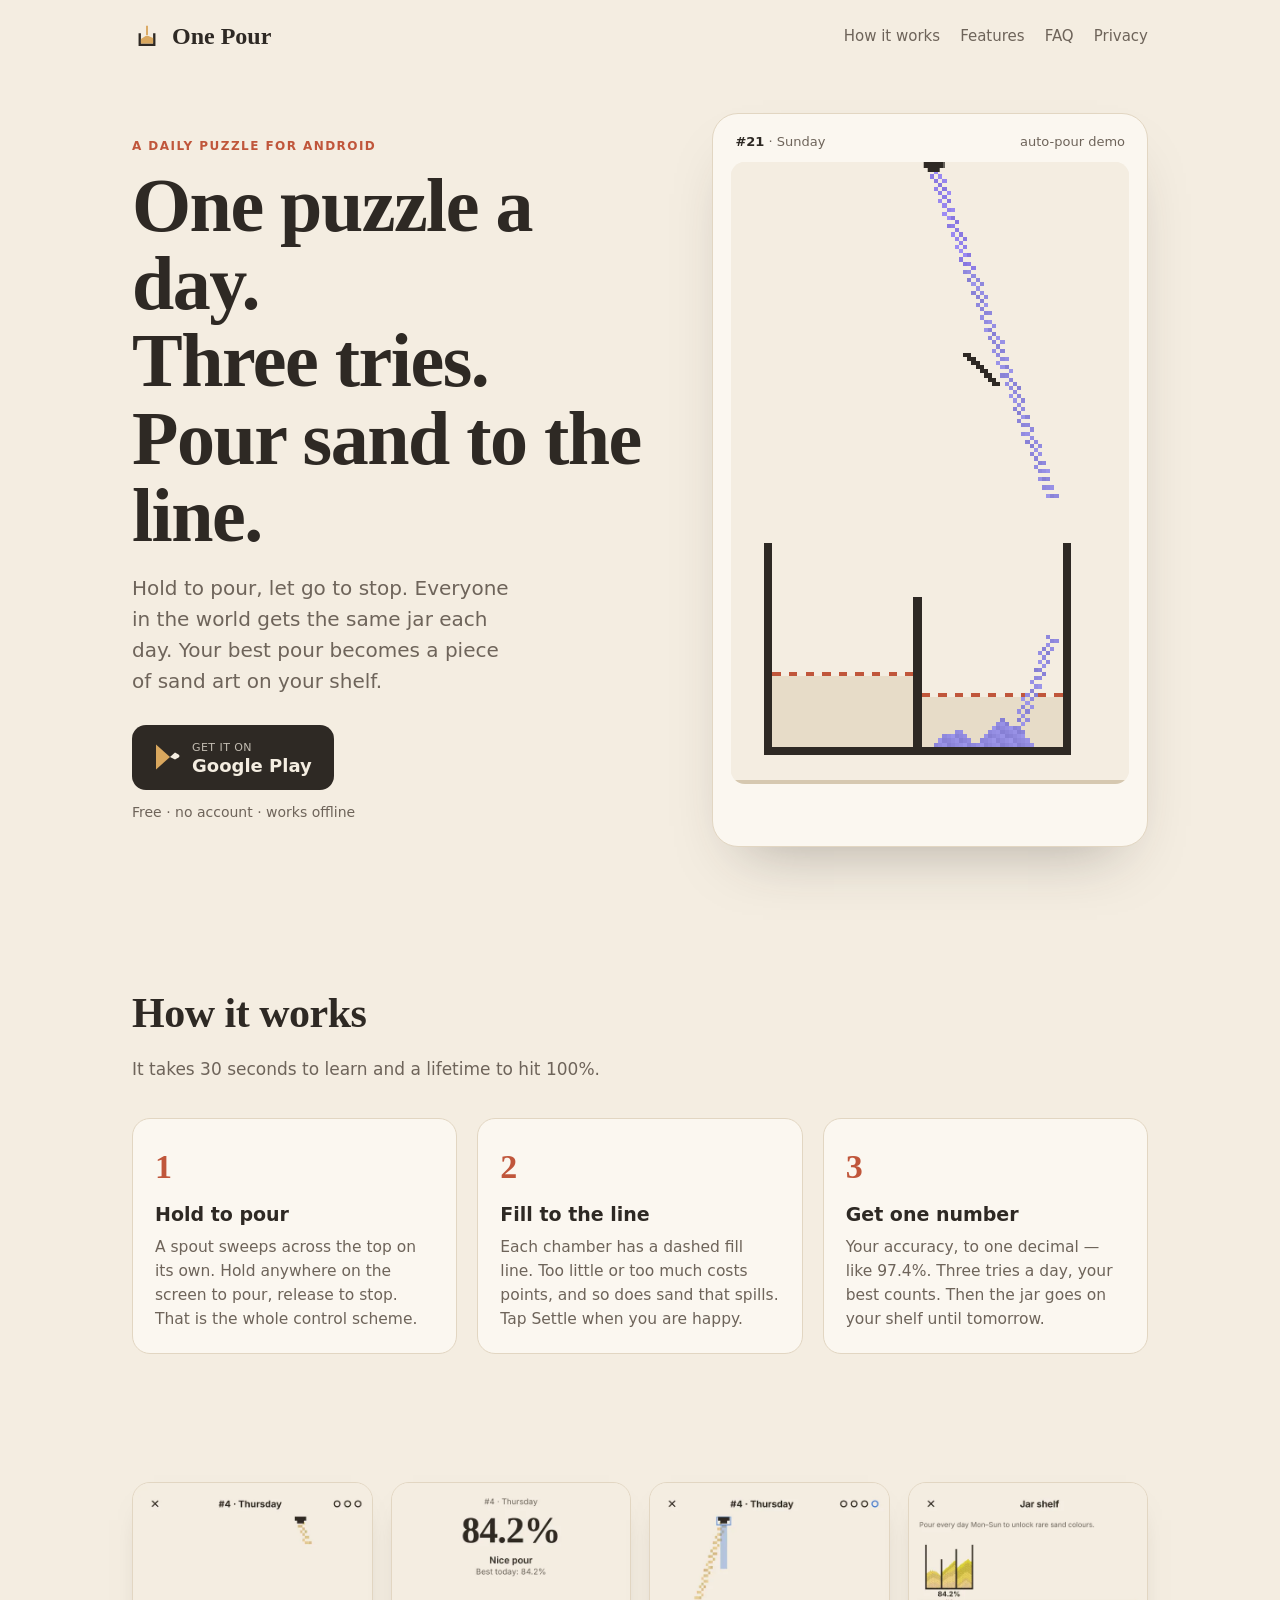
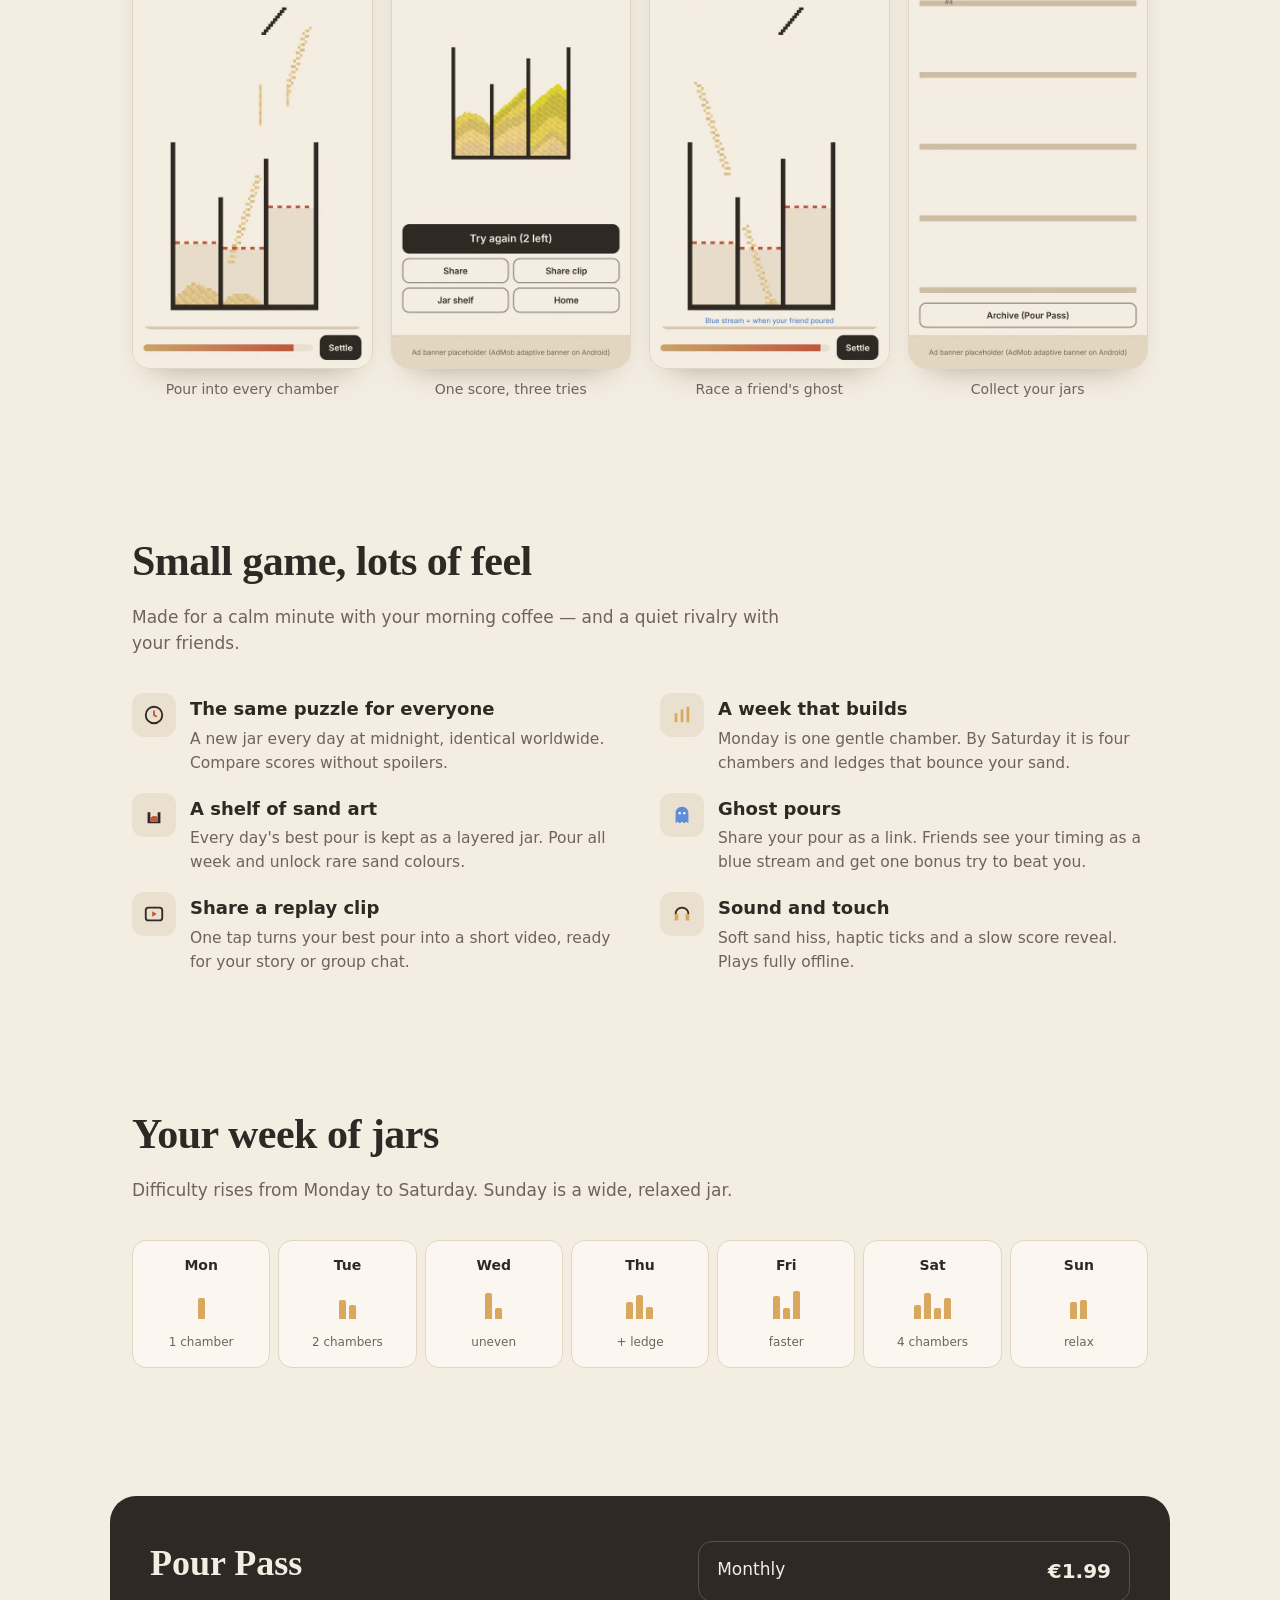
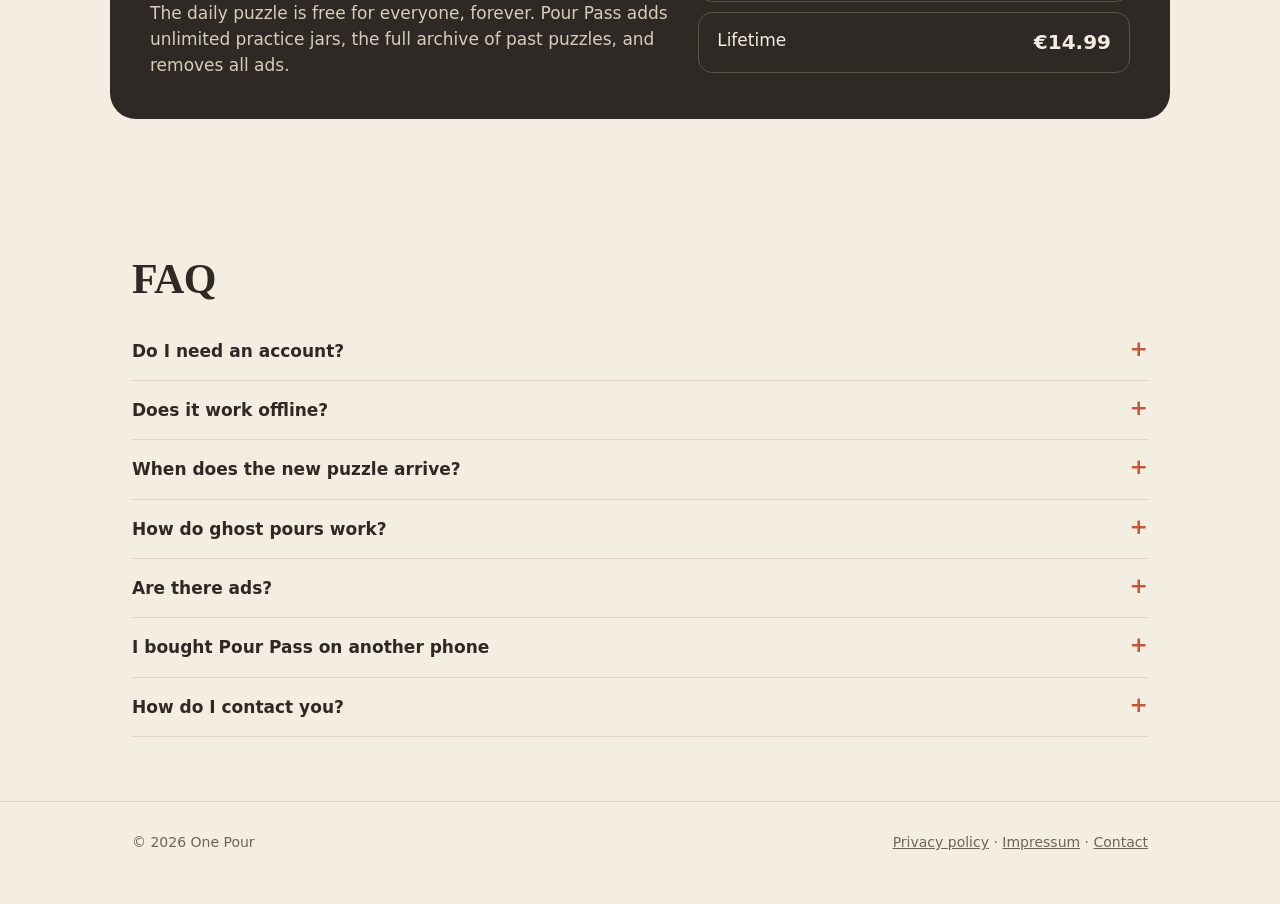
==== commit d3c9d733: "Add files via upload" ====
--- a/index.html
+++ b/index.html
@@ -1 +1,196 @@
-<!DOCTYPE html><html lang="en"><head><meta charset="utf-8"><meta http-equiv="refresh" content="0; url=/onepour/"><link rel="canonical" href="https://ahseust-wq.github.io/onepour/"><title>One Pour</title></head><body><a href="/onepour/">One Pour</a></body></html>
+<!DOCTYPE html>
+<html lang="en">
+<head>
+<meta charset="utf-8">
+<meta name="viewport" content="width=device-width, initial-scale=1">
+<title>One Pour — the daily sand puzzle</title>
+<meta name="description" content="One puzzle a day. Three tries. Pour sand to the line. A calm, tactile daily puzzle for Android.">
+<meta property="og:title" content="One Pour — the daily sand puzzle">
+<meta property="og:description" content="One puzzle a day. Three tries. Pour sand to the line.">
+<meta property="og:image" content="https://onepour.app/img/shot-result.webp">
+<meta property="og:type" content="website">
+<meta name="theme-color" content="#F4EDE1">
+<link rel="icon" href="data:image/svg+xml,%3Csvg xmlns='http://www.w3.org/2000/svg' viewBox='0 0 32 32'%3E%3Crect width='32' height='32' rx='7' fill='%23F4EDE1'/%3E%3Cpath d='M7 12h2.5v11h13V12H25v13.5H7z' fill='%232E2924'/%3E%3Cpath d='M9.5 18l5-3h3l5 2v6h-13z' fill='%23D9A75E'/%3E%3Cpath d='M15 4h2v10h-2z' fill='%23D9A75E'/%3E%3C/svg%3E">
+<link rel="stylesheet" href="style.css">
+</head>
+<body>
+<header class="wrap nav">
+  <a class="brand" href="./">
+    <svg width="30" height="30" viewBox="0 0 32 32" aria-hidden="true"><path d="M7 12h2.5v11h13V12H25v13.5H7z" fill="#2E2924"/><path d="M9.5 18l5-3h3l5 2v6h-13z" fill="#D9A75E"/><path d="M15 4h2v10h-2z" fill="#D9A75E"/></svg>
+    One Pour
+  </a>
+  <nav class="nav-links">
+    <a href="#how">How it works</a>
+    <a href="#features">Features</a>
+    <a href="#faq">FAQ</a>
+    <a class="keep" href="privacy.html">Privacy</a>
+  </nav>
+</header>
+
+<main>
+  <div class="wrap hero">
+    <div>
+      <div class="eyebrow">A daily puzzle for Android</div>
+      <h1>One puzzle a day.<br>Three tries.<br>Pour sand to the line.</h1>
+      <p class="lead">Hold to pour, let go to stop. Everyone in the world gets the same jar each day. Your best pour becomes a piece of sand art on your shelf.</p>
+      <a class="cta" id="playLink" href="https://play.google.com/store/apps/details?id=com.seus.onepour">
+        <svg width="26" height="28" viewBox="0 0 26 28" aria-hidden="true"><path d="M2 1.5l14 12.5L2 26.5z" fill="#D9A75E"/><path d="M16 14l5-4.5 3.5 2c1.3.8 1.3 2.2 0 3l-3.5 2z" fill="#F4EDE1"/></svg>
+        <span><small>Get it on</small><b>Google Play</b></span>
+      </a>
+      <div class="cta-note">Free · no account · works offline</div>
+    </div>
+    <div class="demo-card" aria-label="Live demo of a pour">
+      <div class="demo-top"><span><b id="demoNum">Today's jar</b> · <span id="demoDay"></span></span><span>auto-pour demo</span></div>
+      <canvas id="demo" width="384" height="600"></canvas>
+      <div class="demo-score" id="demoScore"></div>
+    </div>
+  </div>
+
+  <section id="how">
+    <div class="wrap">
+      <h2 class="section-title">How it works</h2>
+      <p class="section-lead">It takes 30 seconds to learn and a lifetime to hit 100%.</p>
+      <div class="steps">
+        <div class="step"><h3>Hold to pour</h3><p>A spout sweeps across the top on its own. Hold anywhere on the screen to pour, release to stop. That is the whole control scheme.</p></div>
+        <div class="step"><h3>Fill to the line</h3><p>Each chamber has a dashed fill line. Too little or too much costs points, and so does sand that spills. Tap Settle when you are happy.</p></div>
+        <div class="step"><h3>Get one number</h3><p>Your accuracy, to one decimal — like 97.4%. Three tries a day, your best counts. Then the jar goes on your shelf until tomorrow.</p></div>
+      </div>
+    </div>
+  </section>
+
+  <section>
+    <div class="wrap">
+      <div class="shots">
+        <figure><img src="img/shot-pour.webp" alt="Pouring sand into a three-chamber jar" loading="lazy"><figcaption>Pour into every chamber</figcaption></figure>
+        <figure><img src="img/shot-result.webp" alt="Result screen with a score" loading="lazy"><figcaption>One score, three tries</figcaption></figure>
+        <figure><img src="img/shot-ghost.webp" alt="Ghost pour showing a friend's timing in blue" loading="lazy"><figcaption>Race a friend's ghost</figcaption></figure>
+        <figure><img src="img/shot-shelf.webp" alt="Shelf of collected sand jars" loading="lazy"><figcaption>Collect your jars</figcaption></figure>
+      </div>
+    </div>
+  </section>
+
+  <section id="features">
+    <div class="wrap">
+      <h2 class="section-title">Small game, lots of feel</h2>
+      <p class="section-lead">Made for a calm minute with your morning coffee — and a quiet rivalry with your friends.</p>
+      <div class="features">
+        <div class="feature"><div class="ico"><svg width="22" height="22" viewBox="0 0 24 24"><circle cx="12" cy="12" r="9" fill="none" stroke="#2E2924" stroke-width="2"/><path d="M12 7v5l3 2" stroke="#C0563B" stroke-width="2" fill="none"/></svg></div><div><h3>The same puzzle for everyone</h3><p>A new jar every day at midnight, identical worldwide. Compare scores without spoilers.</p></div></div>
+        <div class="feature"><div class="ico"><svg width="22" height="22" viewBox="0 0 24 24"><path d="M4 20V10h3v10zM10.5 20V6h3v14zM17 20V3h3v17z" fill="#D9A75E"/></svg></div><div><h3>A week that builds</h3><p>Monday is one gentle chamber. By Saturday it is four chambers and ledges that bounce your sand.</p></div></div>
+        <div class="feature"><div class="ico"><svg width="22" height="22" viewBox="0 0 24 24"><path d="M5 9h3v10h8V9h3v12H5z" fill="#2E2924"/><path d="M8 15l3-2h2l3 1v5H8z" fill="#C0563B"/></svg></div><div><h3>A shelf of sand art</h3><p>Every day's best pour is kept as a layered jar. Pour all week and unlock rare sand colours.</p></div></div>
+        <div class="feature"><div class="ico"><svg width="22" height="22" viewBox="0 0 24 24"><path d="M12 3c4 0 7 3 7 7v11l-2.3-1.6L14.4 21 12 19.4 9.6 21l-2.3-1.6L5 21V10c0-4 3-7 7-7z" fill="#3C78D8" opacity=".8"/><circle cx="9.5" cy="10" r="1.3" fill="#fff"/><circle cx="14.5" cy="10" r="1.3" fill="#fff"/></svg></div><div><h3>Ghost pours</h3><p>Share your pour as a link. Friends see your timing as a blue stream and get one bonus try to beat you.</p></div></div>
+        <div class="feature"><div class="ico"><svg width="22" height="22" viewBox="0 0 24 24"><rect x="3" y="5" width="18" height="14" rx="3" fill="none" stroke="#2E2924" stroke-width="2"/><path d="M10 9l5 3-5 3z" fill="#C0563B"/></svg></div><div><h3>Share a replay clip</h3><p>One tap turns your best pour into a short video, ready for your story or group chat.</p></div></div>
+        <div class="feature"><div class="ico"><svg width="22" height="22" viewBox="0 0 24 24"><path d="M5 12a7 7 0 0114 0" fill="none" stroke="#2E2924" stroke-width="2"/><path d="M4 12h4v7H4zM16 12h4v7h-4z" fill="#D9A75E"/></svg></div><div><h3>Sound and touch</h3><p>Soft sand hiss, haptic ticks and a slow score reveal. Plays fully offline.</p></div></div>
+      </div>
+    </div>
+  </section>
+
+  <section>
+    <div class="wrap">
+      <h2 class="section-title">Your week of jars</h2>
+      <p class="section-lead">Difficulty rises from Monday to Saturday. Sunday is a wide, relaxed jar.</p>
+      <div class="week">
+        <div class="day"><b>Mon</b><div class="bars"><i style="height:60%"></i></div><span>1 chamber</span></div>
+        <div class="day"><b>Tue</b><div class="bars"><i style="height:55%"></i><i style="height:40%"></i></div><span>2 chambers</span></div>
+        <div class="day"><b>Wed</b><div class="bars"><i style="height:75%"></i><i style="height:30%"></i></div><span>uneven</span></div>
+        <div class="day"><b>Thu</b><div class="bars"><i style="height:50%"></i><i style="height:70%"></i><i style="height:35%"></i></div><span>+ ledge</span></div>
+        <div class="day"><b>Fri</b><div class="bars"><i style="height:65%"></i><i style="height:30%"></i><i style="height:80%"></i></div><span>faster</span></div>
+        <div class="day"><b>Sat</b><div class="bars"><i style="height:40%"></i><i style="height:75%"></i><i style="height:30%"></i><i style="height:60%"></i></div><span>4 chambers</span></div>
+        <div class="day"><b>Sun</b><div class="bars"><i style="height:50%"></i><i style="height:55%"></i></div><span>relax</span></div>
+      </div>
+    </div>
+  </section>
+
+  <section>
+    <div class="wrap pass">
+      <div>
+        <h2>Pour Pass</h2>
+        <p>The daily puzzle is free for everyone, forever. Pour Pass adds unlimited practice jars, the full archive of past puzzles, and removes all ads.</p>
+      </div>
+      <div class="prices">
+        <div class="price"><span>Monthly</span><b>€1.99</b></div>
+        <div class="price"><span>Lifetime</span><b>€14.99</b></div>
+      </div>
+    </div>
+  </section>
+
+  <section id="faq">
+    <div class="wrap faq">
+      <h2 class="section-title">FAQ</h2>
+      <details><summary>Do I need an account?</summary><p>No. There is no sign-up and no login. Your scores, streak and jars are stored on your phone.</p></details>
+      <details><summary>Does it work offline?</summary><p>Yes. Puzzles are generated on your device from the date, so you can pour on a plane. Ads and purchases need a connection.</p></details>
+      <details><summary>When does the new puzzle arrive?</summary><p>At midnight in your local time zone. Everyone gets the same puzzle for the same date.</p></details>
+      <details><summary>How do ghost pours work?</summary><p>After a pour, tap Share. Your friend opens the link, sees your score, and gets one bonus try with your pour timing shown as a blue stream.</p></details>
+      <details><summary>Are there ads?</summary><p>There are no ads while you pour. A small banner appears on menu screens, and an occasional full-screen ad may show between results. Pour Pass removes all ads.</p></details>
+      <details><summary>I bought Pour Pass on another phone</summary><p>Install One Pour with the same Google account and open the app. Your purchase is restored automatically by Google Play.</p></details>
+      <details><summary>How do I contact you?</summary><p>Email <a href="mailto:support@onepour.app">support@onepour.app</a>. We read everything.</p></details>
+    </div>
+  </section>
+</main>
+
+<footer>
+  <div class="wrap">
+    <span>© 2026 One Pour</span>
+    <span><a href="privacy.html">Privacy policy</a> · <a href="impressum.html">Impressum</a> · <a href="mailto:support@onepour.app">Contact</a></span>
+  </div>
+</footer>
+
+<script src="core.js"></script>
+<script>
+// Live hero demo: today's real puzzle, poured by the built-in reference bot, replayed on loop.
+(function () {
+  const C = window.OnePourCore, W = C.W, H = C.H;
+  const cv = document.getElementById('demo'), ctx = cv.getContext('2d');
+  const off = document.createElement('canvas'); off.width = W; off.height = H;
+  const octx = off.getContext('2d');
+  const reduce = window.matchMedia && matchMedia('(prefers-reduced-motion: reduce)').matches;
+  const key = C.dateKey(new Date());
+  const valid = C.puzzleNumber(key) >= 1;
+  const level = C.generateLevel(valid ? key : '2026-11-19');
+  document.getElementById('demoNum').textContent = valid ? '#' + level.number : 'Sample jar';
+  document.getElementById('demoDay').textContent = level.dayName;
+  const bot = C.botPlay(level);
+
+  function draw(sim) {
+    const img = octx.createImageData(W, H), d = img.data, g = sim.g, t = level.target;
+    for (let i = 0; i < W * H; i++) {
+      const c = g[i]; let r = 244, gg = 237, b = 225;
+      if (c === 1) { if (i >= (H - 1) * W) { r = 214; gg = 200; b = 176; } else { r = 46; gg = 41; b = 36; } }
+      else if (c >= 2) { const p = level.palette[c - 2], n = ((Math.imul(i, 2654435761) >>> 28) & 7) - 3; r = p[0] + n * 3; gg = p[1] + n * 3; b = p[2] + n * 3; }
+      else if (t[i]) { r = 231; gg = 220; b = 200; }
+      const o = i * 4; d[o] = r; d[o + 1] = gg; d[o + 2] = b; d[o + 3] = 255;
+    }
+    level.chambers.forEach((ch) => { const y = ch.fillTop - 1; for (let x = ch.a; x <= ch.b; x++) { const i = y * W + x; if (g[i] === 0 && (x - ch.a) % 4 < 2) { const o = i * 4; d[o] = 192; d[o + 1] = 86; d[o + 2] = 59; } } });
+    octx.putImageData(img, 0, 0);
+    ctx.imageSmoothingEnabled = false;
+    ctx.drawImage(off, 0, 0, W, H, 0, 0, cv.width, cv.height);
+    if (sim.finishStep < 0) {
+      const sc = cv.width / W, sx = C.spoutXAt(level, sim.step + 1);
+      ctx.fillStyle = '#2E2924'; ctx.fillRect((sx - 2) * sc, 0, 5 * sc, 1.5 * sc); ctx.fillRect((sx - 1) * sc, 1.5 * sc, 3 * sc, sc);
+    }
+  }
+
+  const scoreEl = document.getElementById('demoScore');
+  if (reduce) { const s = C.replay(level, bot.rec); draw(s); scoreEl.textContent = bot.score.toFixed(1) + '%'; return; }
+  let sim, k, pause;
+  function reset() { sim = new C.Sim(level); k = 0; pause = 0; scoreEl.textContent = ''; }
+  reset();
+  function frame() {
+    if (sim.settled) {
+      if (pause === 0) scoreEl.textContent = bot.score.toFixed(1) + '%';
+      if (++pause > 150) reset();
+    } else {
+      for (let i = 0; i < 2 && !sim.settled; i++) {
+        const ev = bot.rec.events;
+        while (k < ev.length && ev[k] === sim.step) { sim.setHold(!sim.holding); k++; }
+        if (sim.step === bot.rec.finishStep) sim.finish();
+        sim.tick();
+      }
+    }
+    draw(sim);
+    requestAnimationFrame(frame);
+  }
+  requestAnimationFrame(frame);
+})();
+</script>
+</body>
+</html>
--- a/style.css
+++ b/style.css
@@ -0,0 +1,112 @@
+:root {
+  --paper: #F4EDE1; --paper-2: #EAE0CF; --card: #FBF7F0; --line: #E2D6C2;
+  --ink: #2E2924; --ink-2: #6E645A; --accent: #C0563B; --sand: #D9A75E;
+  --serif: Georgia, "Times New Roman", serif;
+  --sans: system-ui, -apple-system, "Segoe UI", Roboto, sans-serif;
+}
+* { box-sizing: border-box; }
+html { scroll-behavior: smooth; }
+body { margin: 0; background: var(--paper); color: var(--ink); font-family: var(--sans); line-height: 1.55; font-size: 17px; }
+a { color: var(--accent); }
+img { max-width: 100%; display: block; }
+.wrap { max-width: 1060px; margin: 0 auto; padding: 0 22px; }
+
+/* nav */
+.nav { display: flex; align-items: center; justify-content: space-between; padding-top: 18px; padding-bottom: 18px; }
+.brand { font-family: var(--serif); font-weight: 700; font-size: 24px; color: var(--ink); text-decoration: none; display: flex; align-items: center; gap: 10px; }
+.nav-links { display: flex; gap: 20px; font-size: 15px; }
+.nav-links a { color: var(--ink-2); text-decoration: none; }
+.nav-links a:hover { color: var(--ink); }
+
+/* hero */
+.hero { display: grid; grid-template-columns: 1.1fr 0.9fr; gap: 48px; align-items: center; padding-top: 40px; padding-bottom: 70px; }
+.eyebrow { text-transform: uppercase; letter-spacing: 0.12em; font-size: 12px; font-weight: 700; color: var(--accent); }
+h1 { font-family: var(--serif); font-size: clamp(44px, 7vw, 76px); line-height: 1.02; letter-spacing: -1.5px; margin: 12px 0 18px; }
+.lead { font-size: 20px; color: var(--ink-2); max-width: 30ch; margin: 0 0 28px; }
+.cta { display: inline-flex; align-items: center; gap: 12px; background: var(--ink); color: var(--paper); text-decoration: none;
+  padding: 14px 22px; border-radius: 14px; font-weight: 600; }
+.cta small { display: block; font-size: 11px; font-weight: 500; opacity: 0.75; letter-spacing: 0.04em; text-transform: uppercase; }
+.cta b { display: block; font-size: 18px; line-height: 1.1; }
+.cta svg { flex: none; }
+.cta:hover { background: #000; }
+.cta-note { font-size: 14px; color: var(--ink-2); margin-top: 12px; }
+
+.demo-card { background: var(--card); border: 1px solid var(--line); border-radius: 26px; padding: 18px; box-shadow: 0 30px 60px -30px rgba(46,41,36,0.35); }
+.demo-top { display: flex; justify-content: space-between; font-size: 13px; color: var(--ink-2); padding: 0 4px 10px; }
+.demo-top b { color: var(--ink); }
+#demo { width: 100%; aspect-ratio: 96 / 150; image-rendering: pixelated; border-radius: 14px; background: var(--paper); display: block; }
+.demo-score { text-align: center; font-family: var(--serif); font-size: 30px; font-weight: 700; min-height: 44px; padding-top: 8px; font-variant-numeric: tabular-nums; }
+
+/* sections */
+section { padding: 64px 0; }
+.section-title { font-family: var(--serif); font-size: clamp(30px, 4vw, 42px); letter-spacing: -0.5px; margin: 0 0 10px; }
+.section-lead { color: var(--ink-2); max-width: 60ch; margin: 0 0 36px; }
+.steps { display: grid; grid-template-columns: repeat(3, 1fr); gap: 20px; counter-reset: s; }
+.step { background: var(--card); border: 1px solid var(--line); border-radius: 18px; padding: 22px; }
+.step::before { counter-increment: s; content: counter(s); font-family: var(--serif); font-size: 34px; font-weight: 700; color: var(--accent); }
+.step h3 { margin: 6px 0 6px; font-size: 19px; }
+.step p { margin: 0; color: var(--ink-2); font-size: 15.5px; }
+
+.shots { display: grid; grid-template-columns: repeat(4, 1fr); gap: 18px; }
+.shots figure { margin: 0; }
+.shots img { border-radius: 18px; border: 1px solid var(--line); box-shadow: 0 16px 30px -22px rgba(46,41,36,0.5); }
+.shots figcaption { font-size: 14px; color: var(--ink-2); margin-top: 10px; text-align: center; }
+
+.features { display: grid; grid-template-columns: repeat(2, 1fr); gap: 18px 40px; }
+.feature { display: grid; grid-template-columns: 44px 1fr; gap: 14px; align-items: start; }
+.feature .ico { width: 44px; height: 44px; border-radius: 12px; background: var(--paper-2); display: grid; place-items: center; }
+.feature h3 { margin: 2px 0 4px; font-size: 18px; }
+.feature p { margin: 0; color: var(--ink-2); font-size: 15.5px; }
+
+.week { display: grid; grid-template-columns: repeat(7, 1fr); gap: 8px; }
+.day { background: var(--card); border: 1px solid var(--line); border-radius: 14px; padding: 14px 8px; text-align: center; }
+.day b { display: block; font-size: 14px; }
+.day span { font-size: 12px; color: var(--ink-2); }
+.bars { display: flex; gap: 3px; justify-content: center; height: 34px; align-items: flex-end; margin: 8px 0; }
+.bars i { width: 7px; background: var(--sand); border-radius: 2px 2px 0 0; }
+
+.pass { background: var(--ink); color: var(--paper); border-radius: 26px; padding: 40px; display: grid; grid-template-columns: 1.2fr 1fr; gap: 30px; align-items: center; }
+.pass h2 { font-family: var(--serif); font-size: 36px; margin: 0 0 8px; }
+.pass p { color: #D8CDBD; margin: 0; }
+.prices { display: grid; gap: 10px; }
+.price { border: 1px solid #5A5148; border-radius: 14px; padding: 14px 18px; display: flex; justify-content: space-between; }
+.price b { font-size: 20px; }
+
+.faq details { border-bottom: 1px solid var(--line); padding: 16px 0; }
+.faq summary { font-weight: 600; cursor: pointer; list-style: none; display: flex; justify-content: space-between; }
+.faq summary::after { content: "+"; color: var(--accent); font-size: 22px; line-height: 1; }
+.faq details[open] summary::after { content: "–"; }
+.faq p { color: var(--ink-2); margin: 10px 0 0; }
+
+footer { border-top: 1px solid var(--line); padding: 30px 0 50px; font-size: 14px; color: var(--ink-2); }
+footer .wrap { display: flex; justify-content: space-between; gap: 20px; flex-wrap: wrap; }
+footer a { color: var(--ink-2); }
+
+/* legal pages */
+.legal { max-width: 760px; padding-top: 20px; padding-bottom: 60px; }
+.legal h1 { font-size: 46px; }
+.legal h2 { font-family: var(--serif); font-size: 24px; margin: 34px 0 8px; }
+.legal p, .legal li { color: #463F38; }
+.legal table { width: 100%; border-collapse: collapse; font-size: 15px; margin: 10px 0; }
+.legal th, .legal td { text-align: left; border-bottom: 1px solid var(--line); padding: 10px 8px; vertical-align: top; }
+.legal th { background: var(--paper-2); }
+.updated { color: var(--ink-2); font-size: 14px; }
+
+/* ghost page */
+.ghost { max-width: 520px; margin: 40px auto; text-align: center; padding: 0 20px; }
+.ghost .card { background: var(--card); border: 1px solid var(--line); border-radius: 22px; padding: 28px; }
+.ghost h1 { font-size: 40px; }
+.ghost .score { font-family: var(--serif); font-size: 64px; font-weight: 700; margin: 6px 0; }
+.ghost .btns { display: grid; gap: 10px; margin-top: 18px; }
+.btn2 { display: block; border: 1.5px solid var(--ink); border-radius: 12px; padding: 12px; text-decoration: none; color: var(--ink); font-weight: 600; background: transparent; font: inherit; cursor: pointer; }
+.btn2.primary { background: var(--ink); color: var(--paper); }
+code.codebox { display: block; word-break: break-all; background: #fff; border: 1px solid var(--line); border-radius: 10px; padding: 10px; font-size: 12px; text-align: left; margin-top: 8px; }
+
+@media (max-width: 860px) {
+  .hero { grid-template-columns: 1fr; padding-top: 10px; gap: 32px; }
+  .demo-card { max-width: 380px; margin: 0 auto; }
+  .steps, .features, .pass { grid-template-columns: 1fr; }
+  .shots { grid-template-columns: repeat(2, 1fr); }
+  .week { grid-template-columns: repeat(4, 1fr); }
+  .nav-links a:not(.keep) { display: none; }
+}
